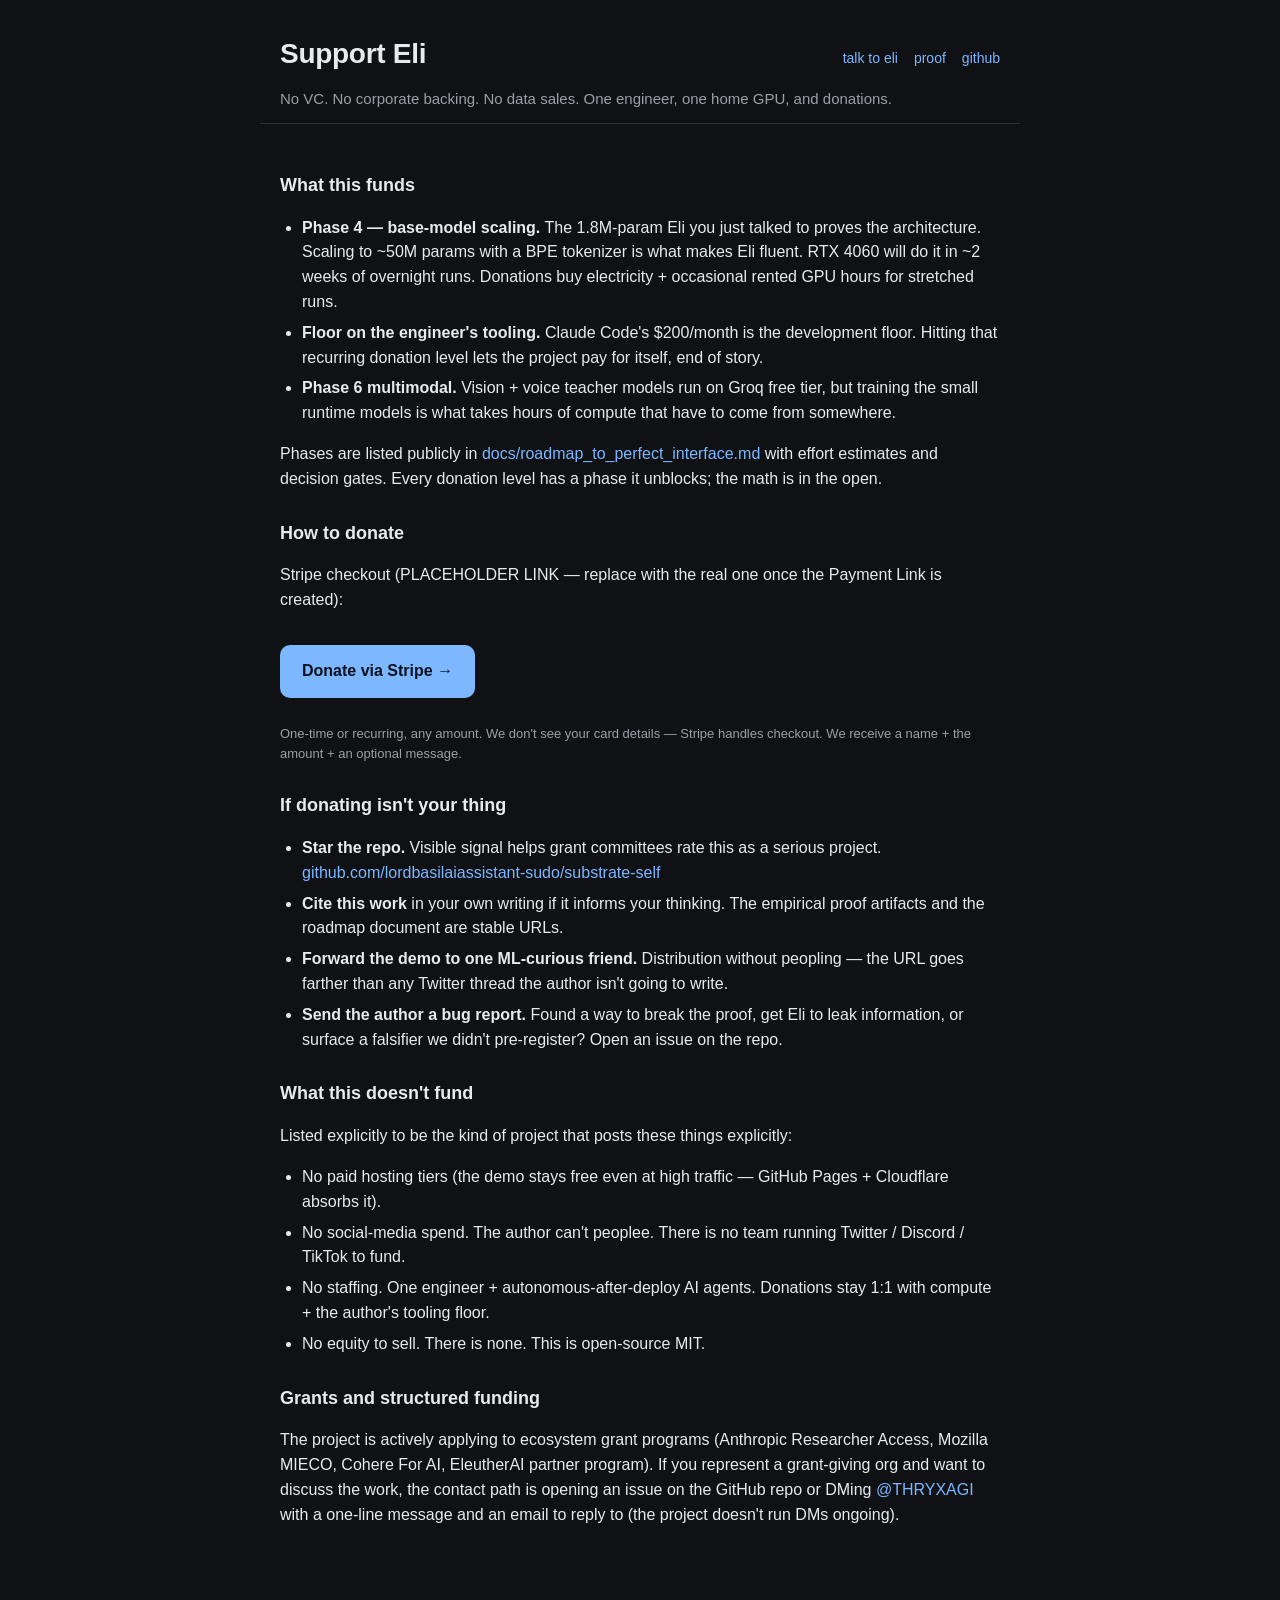
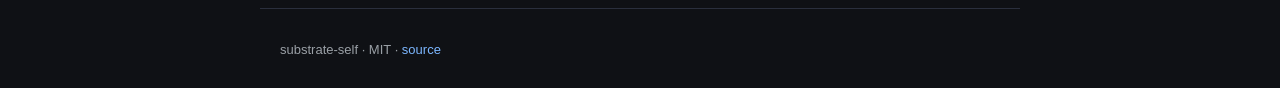
==== docs/donate.html @ cdfa6f48 "Phase 1: GH Pages public Eli — ONNX export + static chat UI Lets a visitor at lordbasilaiassistant-s" ====
<!doctype html>
<html lang="en">
<head>
<meta charset="utf-8" />
<meta name="viewport" content="width=device-width, initial-scale=1, viewport-fit=cover" />
<title>Support Eli — substrate-self</title>
<meta name="description" content="Fund Eli's next phase. No corporate backing, no investors taking a cut. Donations go to GPU training time and grant-application overhead." />
<link rel="stylesheet" href="style.css" />
</head>
<body>
<header>
  <div class="row">
    <h1>Support Eli</h1>
    <nav>
      <a href="index.html">talk to eli</a>
      <a href="proof.html">proof</a>
      <a href="https://github.com/lordbasilaiassistant-sudo/substrate-self" target="_blank" rel="noopener">github</a>
    </nav>
  </div>
  <p class="tagline">
    No VC. No corporate backing. No data sales. One engineer, one home GPU,
    and donations.
  </p>
</header>

<main>
  <section>
    <h2>What this funds</h2>
    <ul>
      <li><strong>Phase 4 — base-model scaling.</strong> The 1.8M-param
        Eli you just talked to proves the architecture. Scaling to ~50M
        params with a BPE tokenizer is what makes Eli fluent. RTX 4060
        will do it in ~2 weeks of overnight runs. Donations buy electricity
        + occasional rented GPU hours for stretched runs.</li>
      <li><strong>Floor on the engineer's tooling.</strong> Claude Code's
        $200/month is the development floor. Hitting that recurring
        donation level lets the project pay for itself, end of story.</li>
      <li><strong>Phase 6 multimodal.</strong> Vision + voice teacher
        models run on Groq free tier, but training the small runtime
        models is what takes hours of compute that have to come from
        somewhere.</li>
    </ul>
    <p>
      Phases are listed publicly in
      <a href="https://github.com/lordbasilaiassistant-sudo/substrate-self/blob/main/docs/roadmap_to_perfect_interface.md" target="_blank" rel="noopener">docs/roadmap_to_perfect_interface.md</a>
      with effort estimates and decision gates. Every donation level has
      a phase it unblocks; the math is in the open.
    </p>
  </section>

  <section>
    <h2>How to donate</h2>
    <p>
      Stripe checkout (PLACEHOLDER LINK — replace with the real one once
      the Payment Link is created):
    </p>
    <a class="cta"
       href="https://buy.stripe.com/PLACEHOLDER"
       target="_blank" rel="noopener">
      Donate via Stripe →
    </a>
    <p style="margin-top:10px; color: var(--fg-dim); font-size: 13px;">
      One-time or recurring, any amount. We don't see your card details —
      Stripe handles checkout. We receive a name + the amount + an
      optional message.
    </p>
  </section>

  <section>
    <h2>If donating isn't your thing</h2>
    <ul>
      <li><strong>Star the repo.</strong> Visible signal helps grant
        committees rate this as a serious project. <a href="https://github.com/lordbasilaiassistant-sudo/substrate-self" target="_blank" rel="noopener">github.com/lordbasilaiassistant-sudo/substrate-self</a></li>
      <li><strong>Cite this work</strong> in your own writing if it informs your thinking. The empirical proof artifacts and the roadmap document are stable URLs.</li>
      <li><strong>Forward the demo to one ML-curious friend.</strong>
        Distribution without peopling — the URL goes farther than any
        Twitter thread the author isn't going to write.</li>
      <li><strong>Send the author a bug report.</strong> Found a way to
        break the proof, get Eli to leak information, or surface a
        falsifier we didn't pre-register? Open an issue on the repo.</li>
    </ul>
  </section>

  <section>
    <h2>What this doesn't fund</h2>
    <p>
      Listed explicitly to be the kind of project that posts these things
      explicitly:
    </p>
    <ul>
      <li>No paid hosting tiers (the demo stays free even at high
        traffic — GitHub Pages + Cloudflare absorbs it).</li>
      <li>No social-media spend. The author can't peoplee. There is no
        team running Twitter / Discord / TikTok to fund.</li>
      <li>No staffing. One engineer + autonomous-after-deploy AI agents.
        Donations stay 1:1 with compute + the author's tooling floor.</li>
      <li>No equity to sell. There is none. This is open-source MIT.</li>
    </ul>
  </section>

  <section>
    <h2>Grants and structured funding</h2>
    <p>
      The project is actively applying to ecosystem grant programs
      (Anthropic Researcher Access, Mozilla MIECO, Cohere For AI, EleutherAI
      partner program). If you represent a grant-giving org and want to
      discuss the work, the contact path is opening an issue on the GitHub
      repo or DMing
      <a href="https://x.com/THRYXAGI" target="_blank" rel="noopener">@THRYXAGI</a>
      with a one-line message and an email to reply to (the project
      doesn't run DMs ongoing).
    </p>
  </section>
</main>

<footer>
  <p>
    substrate-self · MIT ·
    <a href="https://github.com/lordbasilaiassistant-sudo/substrate-self">source</a>
  </p>
</footer>
</body>
</html>
---- docs/style.css ----
:root {
  --bg: #0f1115;
  --panel: #161922;
  --panel-2: #1d2230;
  --fg: #e8eaed;
  --fg-dim: #9aa0a6;
  --accent: #7cb7ff;
  --good: #6ee7b7;
  --warn: #fbbf24;
  --bad: #f87171;
  --border: #2a2f3d;
  --mono: ui-monospace, SFMono-Regular, "SF Mono", Menlo, Consolas, "Liberation Mono", monospace;
}

* { box-sizing: border-box; }

html, body {
  margin: 0;
  padding: 0;
  background: var(--bg);
  color: var(--fg);
  font-family: -apple-system, BlinkMacSystemFont, "Segoe UI", Roboto, Helvetica, Arial, sans-serif;
  font-size: 16px;
  line-height: 1.55;
}

a {
  color: var(--accent);
  text-decoration: none;
}
a:hover { text-decoration: underline; }

header {
  max-width: 760px;
  margin: 0 auto;
  padding: 32px 20px 12px;
  border-bottom: 1px solid var(--border);
}

header .row {
  display: flex;
  align-items: baseline;
  justify-content: space-between;
  gap: 16px;
  flex-wrap: wrap;
}

header h1 {
  font-size: 28px;
  margin: 0;
  letter-spacing: -0.01em;
}

header nav {
  display: flex;
  gap: 16px;
  font-size: 14px;
}

.tagline {
  color: var(--fg-dim);
  margin: 12px 0 0;
  font-size: 15px;
}

main {
  max-width: 760px;
  margin: 0 auto;
  padding: 20px;
}

section {
  margin: 28px 0;
}

section h2 {
  font-size: 18px;
  margin: 0 0 10px;
  color: var(--fg);
}

#chat .status {
  padding: 10px 14px;
  border-radius: 8px;
  background: var(--panel);
  border: 1px solid var(--border);
  color: var(--fg-dim);
  font-size: 14px;
  font-family: var(--mono);
}
.status-loading { color: var(--warn); }
.status-ready   { color: var(--good); }
.status-error   { color: var(--bad); }

#meta {
  display: flex;
  align-items: center;
  gap: 8px;
  font-size: 13px;
  color: var(--fg-dim);
  margin-top: 8px;
}
.hidden { display: none !important; }
.dot {
  width: 8px; height: 8px; border-radius: 50%;
  background: var(--good);
  box-shadow: 0 0 8px var(--good);
}

#transcript {
  margin: 16px 0;
  display: flex;
  flex-direction: column;
  gap: 10px;
  min-height: 120px;
}

.turn {
  padding: 12px 14px;
  border-radius: 10px;
  white-space: pre-wrap;
  word-wrap: break-word;
  font-size: 15px;
}
.turn.user {
  background: var(--panel-2);
  border: 1px solid var(--border);
}
.turn.eli {
  background: var(--panel);
  border: 1px solid var(--border);
  font-family: var(--mono);
  font-size: 14px;
}
.turn .role {
  display: block;
  font-size: 11px;
  text-transform: uppercase;
  letter-spacing: 0.05em;
  color: var(--fg-dim);
  margin-bottom: 4px;
}

#input-form {
  display: flex;
  gap: 8px;
  margin-top: 8px;
}

#prompt {
  flex: 1;
  padding: 12px 14px;
  border-radius: 10px;
  border: 1px solid var(--border);
  background: var(--panel);
  color: var(--fg);
  font-size: 15px;
  font-family: inherit;
}
#prompt:disabled { opacity: 0.5; }
#prompt:focus { outline: 2px solid var(--accent); outline-offset: 0; }

button {
  padding: 12px 18px;
  border-radius: 10px;
  border: 1px solid var(--border);
  background: var(--accent);
  color: #0b1220;
  font-weight: 600;
  cursor: pointer;
  font-size: 14px;
}
button:disabled { opacity: 0.5; cursor: not-allowed; }
button#clear {
  background: var(--panel);
  color: var(--fg-dim);
}

.controls {
  display: flex;
  gap: 18px;
  align-items: center;
  margin-top: 12px;
  font-size: 13px;
  color: var(--fg-dim);
  flex-wrap: wrap;
}
.controls input[type="range"] {
  vertical-align: middle;
}
.controls input[type="number"] {
  width: 70px;
  padding: 4px 6px;
  border-radius: 6px;
  border: 1px solid var(--border);
  background: var(--panel);
  color: var(--fg);
  font-family: var(--mono);
}

.sr-only {
  position: absolute;
  width: 1px; height: 1px;
  padding: 0; margin: -1px; overflow: hidden;
  clip: rect(0,0,0,0); white-space: nowrap; border: 0;
}

pre {
  background: var(--panel);
  border: 1px solid var(--border);
  border-radius: 8px;
  padding: 12px;
  font-size: 12px;
  font-family: var(--mono);
  overflow-x: auto;
  color: var(--fg-dim);
  margin: 0;
}

code {
  font-family: var(--mono);
  font-size: 0.92em;
  background: var(--panel);
  padding: 1px 6px;
  border-radius: 4px;
  border: 1px solid var(--border);
}

ul { padding-left: 22px; }
li { margin: 6px 0; }

footer {
  max-width: 760px;
  margin: 32px auto 28px;
  padding: 18px 20px 0;
  border-top: 1px solid var(--border);
  font-size: 13px;
  color: var(--fg-dim);
}

/* Proof / donate pages */

.badge-grid {
  display: grid;
  grid-template-columns: repeat(auto-fill, minmax(220px, 1fr));
  gap: 10px;
  margin: 16px 0;
}
.badge {
  background: var(--panel);
  border: 1px solid var(--border);
  border-radius: 10px;
  padding: 12px 14px;
}
.badge .name {
  font-family: var(--mono);
  font-size: 12px;
  color: var(--fg-dim);
}
.badge .num {
  font-size: 20px;
  font-weight: 600;
  margin-top: 2px;
  font-family: var(--mono);
}
.badge .verdict {
  display: inline-block;
  font-size: 11px;
  margin-left: 8px;
  padding: 1px 6px;
  border-radius: 4px;
  background: var(--good);
  color: #062a1a;
  font-weight: 700;
}
.badge .verdict.fail {
  background: var(--bad);
  color: #2a0606;
}

table {
  width: 100%;
  border-collapse: collapse;
  margin: 12px 0;
  font-size: 14px;
}
th, td {
  text-align: left;
  padding: 8px 10px;
  border-bottom: 1px solid var(--border);
  font-family: var(--mono);
  font-size: 13px;
}
th {
  color: var(--fg-dim);
  font-weight: 500;
}

.cta {
  display: inline-block;
  margin: 16px 0;
  padding: 14px 22px;
  border-radius: 10px;
  background: var(--accent);
  color: #0b1220 !important;
  font-weight: 600;
  text-decoration: none;
}
.cta:hover { text-decoration: none; opacity: 0.9; }

@media (max-width: 520px) {
  header { padding: 20px 14px 10px; }
  main { padding: 14px; }
  header h1 { font-size: 24px; }
  .turn { font-size: 14px; }
  #prompt { font-size: 14px; }
}
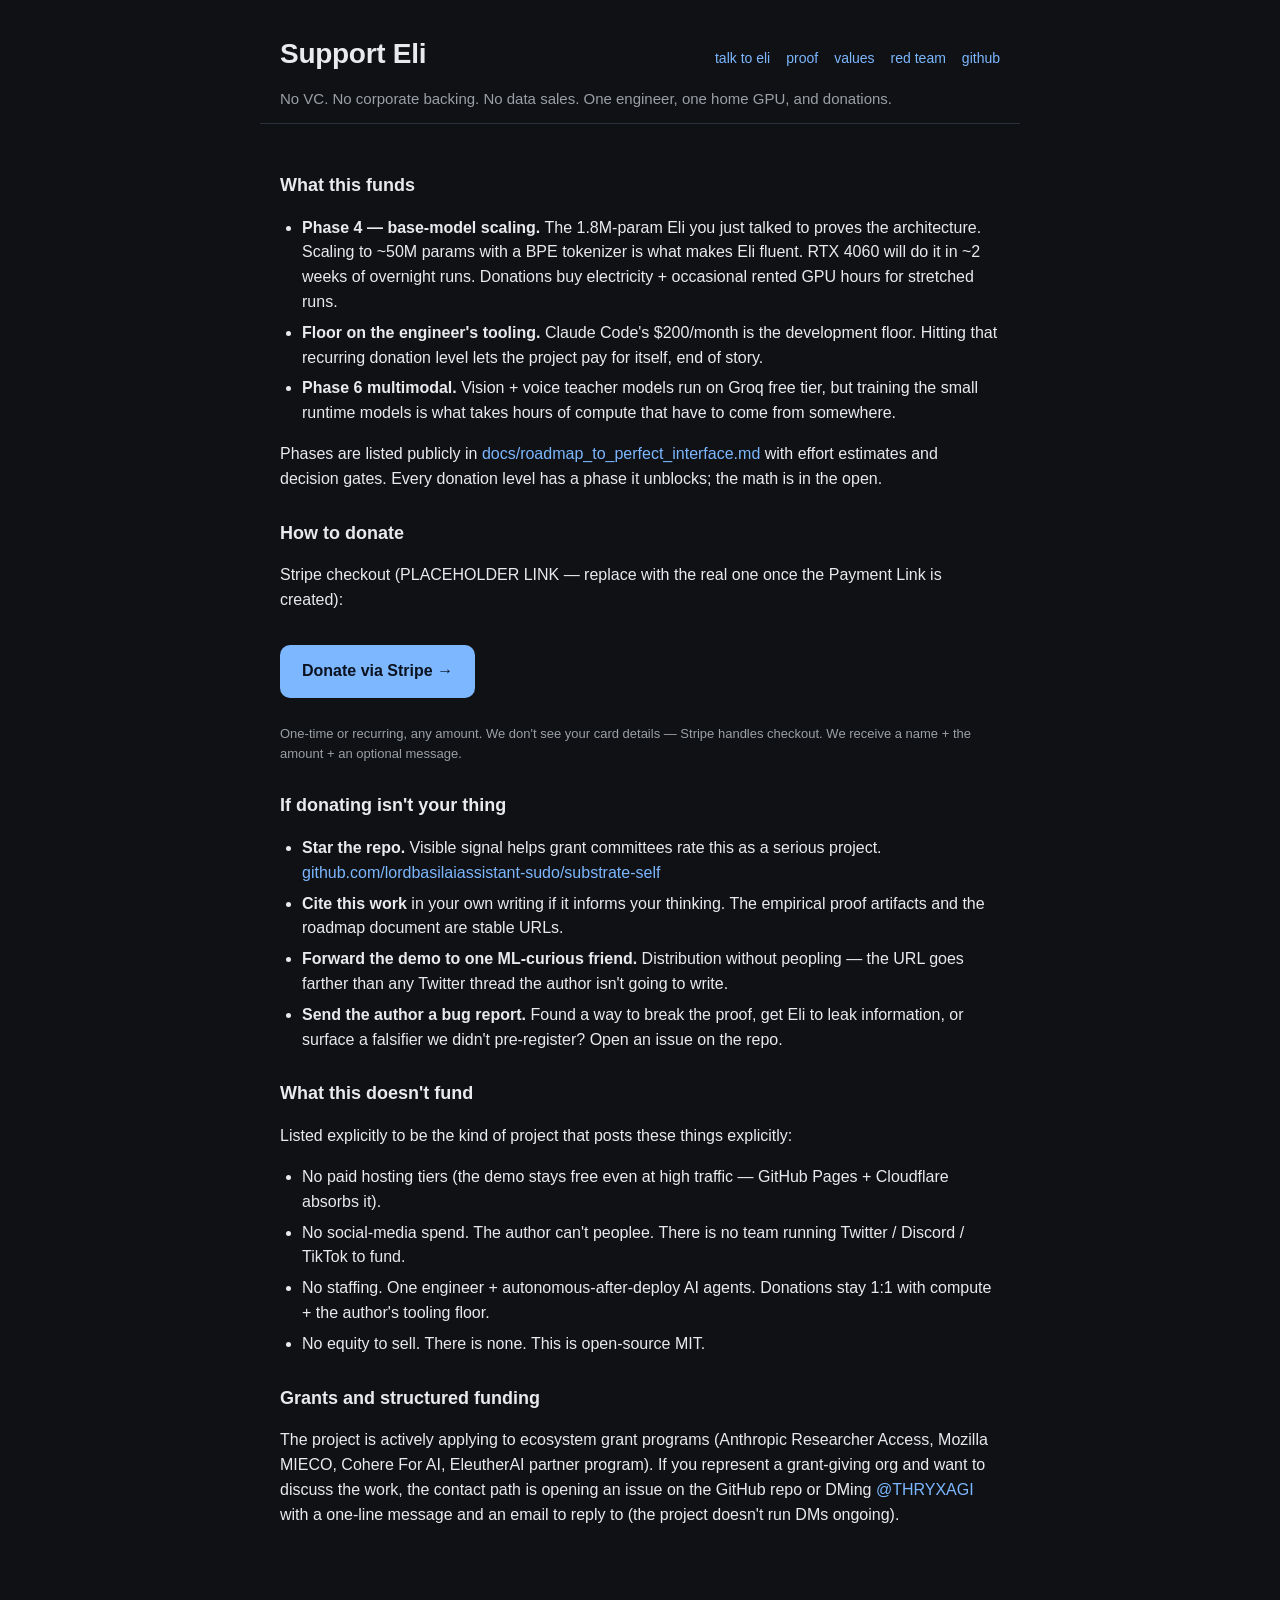
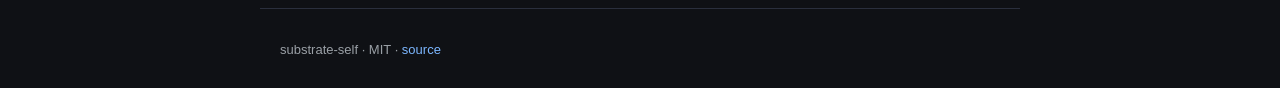
==== commit ba89d80b: "Public /values + /redteam pages; Phase 4 BPE preflight clean Two visible deliverables this push.  (1" ====
--- a/docs/donate.html
+++ b/docs/donate.html
@@ -6,6 +6,21 @@
 <title>Support Eli — substrate-self</title>
 <meta name="description" content="Fund Eli's next phase. No corporate backing, no investors taking a cut. Donations go to GPU training time and grant-application overhead." />
 <link rel="stylesheet" href="style.css" />
+<link rel="canonical" href="https://lordbasilaiassistant-sudo.github.io/substrate-self/donate.html" />
+<link rel="icon" type="image/svg+xml" href="favicon.svg" />
+
+<meta property="og:type" content="website" />
+<meta property="og:site_name" content="substrate-self" />
+<meta property="og:title" content="Support substrate-self" />
+<meta property="og:description" content="One engineer, one home GPU, donations. No VC, no corporate backing, no data sales." />
+<meta property="og:url" content="https://lordbasilaiassistant-sudo.github.io/substrate-self/donate.html" />
+<meta property="og:image" content="https://lordbasilaiassistant-sudo.github.io/substrate-self/og-image.svg" />
+
+<meta name="twitter:card" content="summary_large_image" />
+<meta name="twitter:title" content="Support substrate-self / Eli" />
+<meta name="twitter:description" content="One engineer, one home GPU, donations. Phases listed publicly with effort estimates." />
+<meta name="twitter:image" content="https://lordbasilaiassistant-sudo.github.io/substrate-self/og-image.svg" />
+<meta name="twitter:site" content="@THRYXAGI" />
 </head>
 <body>
 <header>
@@ -14,6 +29,8 @@
     <nav>
       <a href="index.html">talk to eli</a>
       <a href="proof.html">proof</a>
+      <a href="values.html">values</a>
+      <a href="redteam.html">red team</a>
       <a href="https://github.com/lordbasilaiassistant-sudo/substrate-self" target="_blank" rel="noopener">github</a>
     </nav>
   </div>
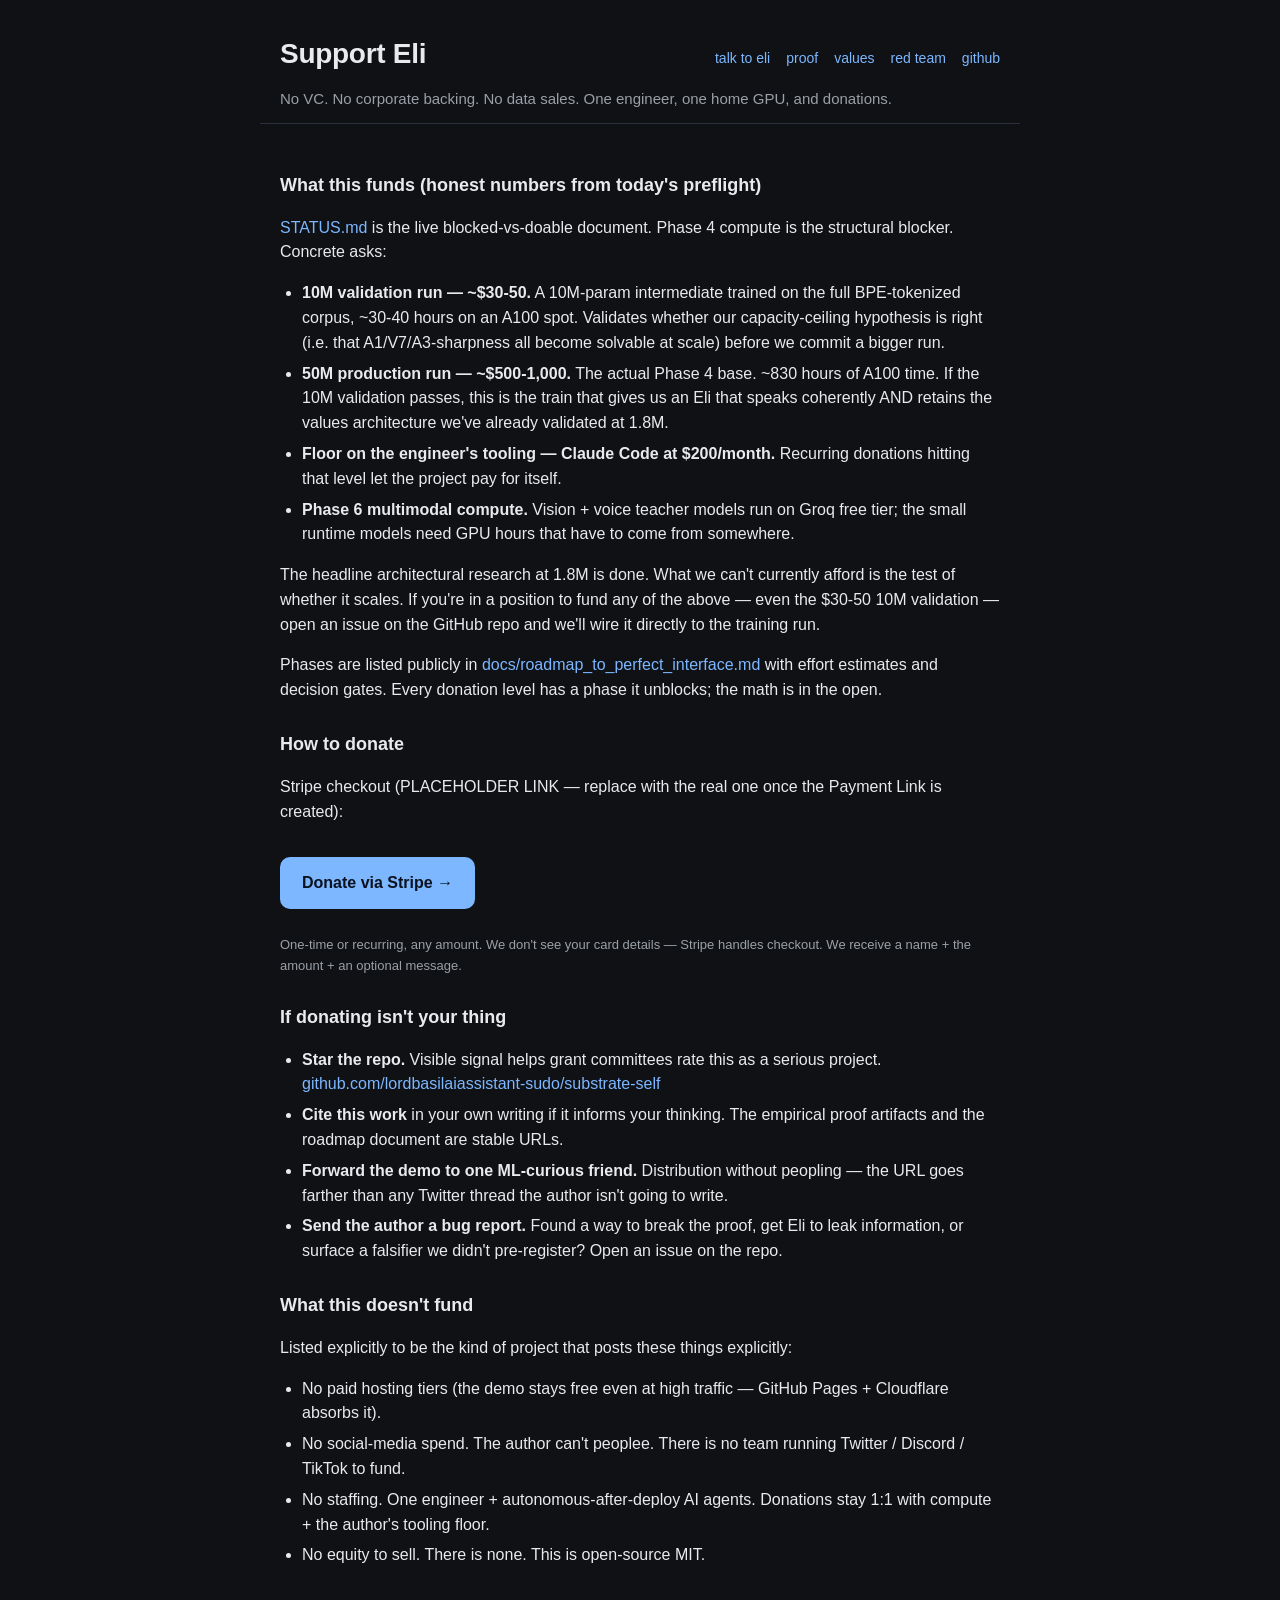
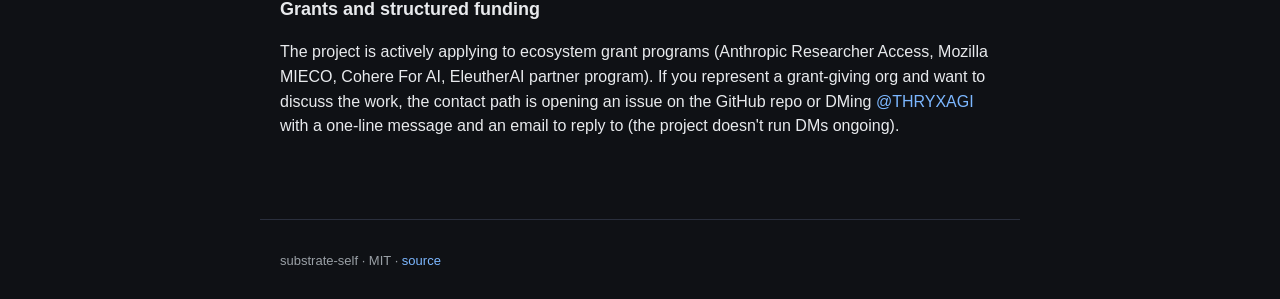
==== commit ca7df833: "Compute constraint documented in repo: Phase 4 is gated on funding drlor: "make sure repo knows we c" ====
--- a/docs/donate.html
+++ b/docs/donate.html
@@ -42,21 +42,37 @@
 
 <main>
   <section>
-    <h2>What this funds</h2>
+    <h2>What this funds (honest numbers from today's preflight)</h2>
+    <p>
+      <a href="https://github.com/lordbasilaiassistant-sudo/substrate-self/blob/main/STATUS.md" target="_blank" rel="noopener">STATUS.md</a>
+      is the live blocked-vs-doable document. Phase 4 compute is the
+      structural blocker. Concrete asks:
+    </p>
     <ul>
-      <li><strong>Phase 4 — base-model scaling.</strong> The 1.8M-param
-        Eli you just talked to proves the architecture. Scaling to ~50M
-        params with a BPE tokenizer is what makes Eli fluent. RTX 4060
-        will do it in ~2 weeks of overnight runs. Donations buy electricity
-        + occasional rented GPU hours for stretched runs.</li>
-      <li><strong>Floor on the engineer's tooling.</strong> Claude Code's
-        $200/month is the development floor. Hitting that recurring
-        donation level lets the project pay for itself, end of story.</li>
-      <li><strong>Phase 6 multimodal.</strong> Vision + voice teacher
-        models run on Groq free tier, but training the small runtime
-        models is what takes hours of compute that have to come from
-        somewhere.</li>
+      <li><strong>10M validation run — ~$30-50.</strong> A 10M-param
+        intermediate trained on the full BPE-tokenized corpus, ~30-40
+        hours on an A100 spot. Validates whether our capacity-ceiling
+        hypothesis is right (i.e. that A1/V7/A3-sharpness all become
+        solvable at scale) before we commit a bigger run.</li>
+      <li><strong>50M production run — ~$500-1,000.</strong> The actual
+        Phase 4 base. ~830 hours of A100 time. If the 10M validation
+        passes, this is the train that gives us an Eli that speaks
+        coherently AND retains the values architecture we've already
+        validated at 1.8M.</li>
+      <li><strong>Floor on the engineer's tooling — Claude Code at
+        $200/month.</strong> Recurring donations hitting that level
+        let the project pay for itself.</li>
+      <li><strong>Phase 6 multimodal compute.</strong> Vision + voice
+        teacher models run on Groq free tier; the small runtime models
+        need GPU hours that have to come from somewhere.</li>
     </ul>
+    <p>
+      The headline architectural research at 1.8M is done. What we can't
+      currently afford is the test of whether it scales. If you're in a
+      position to fund any of the above — even the $30-50 10M
+      validation — open an issue on the GitHub repo and we'll wire it
+      directly to the training run.
+    </p>
     <p>
       Phases are listed publicly in
       <a href="https://github.com/lordbasilaiassistant-sudo/substrate-self/blob/main/docs/roadmap_to_perfect_interface.md" target="_blank" rel="noopener">docs/roadmap_to_perfect_interface.md</a>
